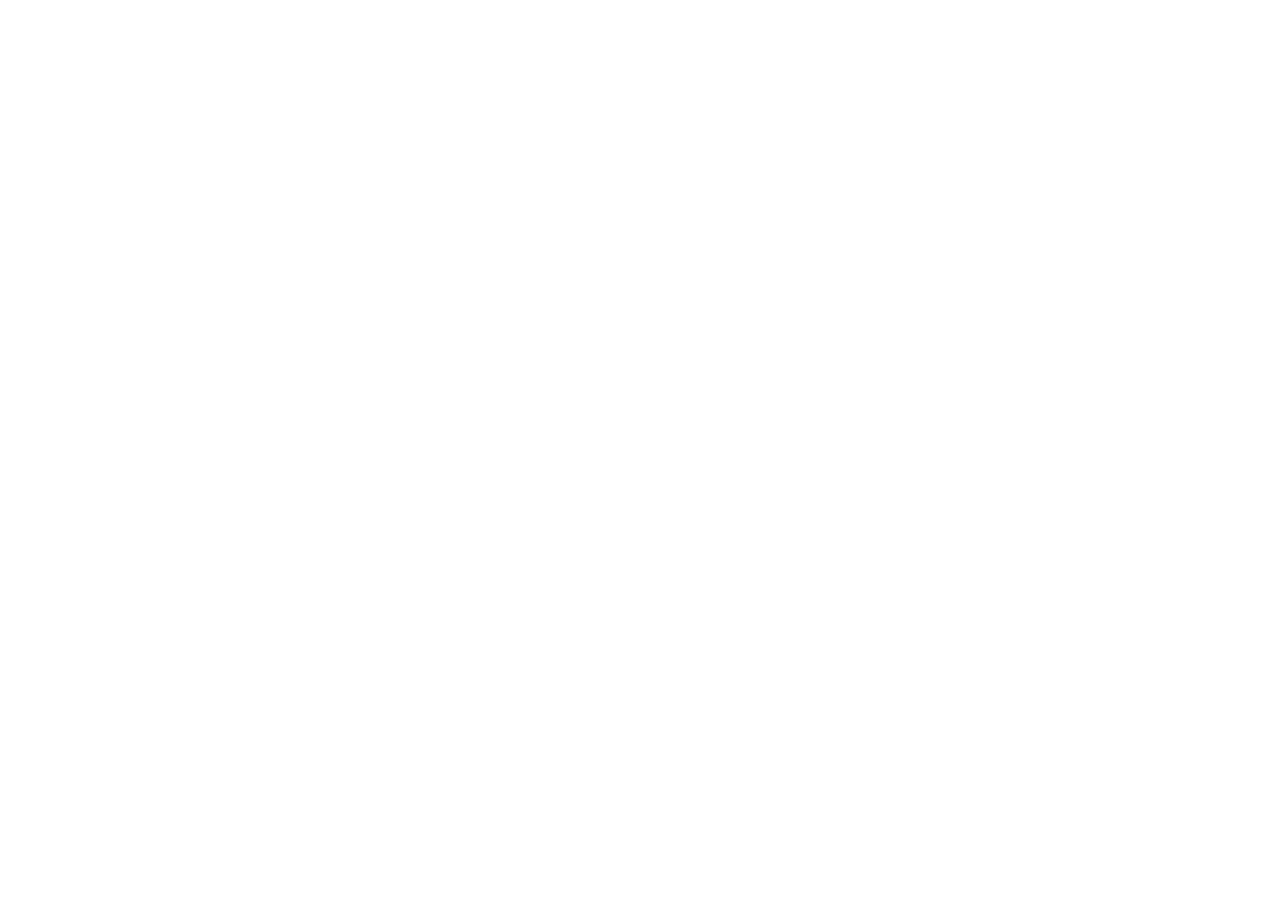
==== templates/feedback.html @ 45ff60ef "add: feedback template" ====
<!DOCTYPE html>
<html lang="en">
<head>
  <meta charset="UTF-8">
  <meta name="viewport" content="width=device-width, initial-scale=1.0">
  <title>Feedback Page</title>
</head>
<body>
  
</body>
</html>
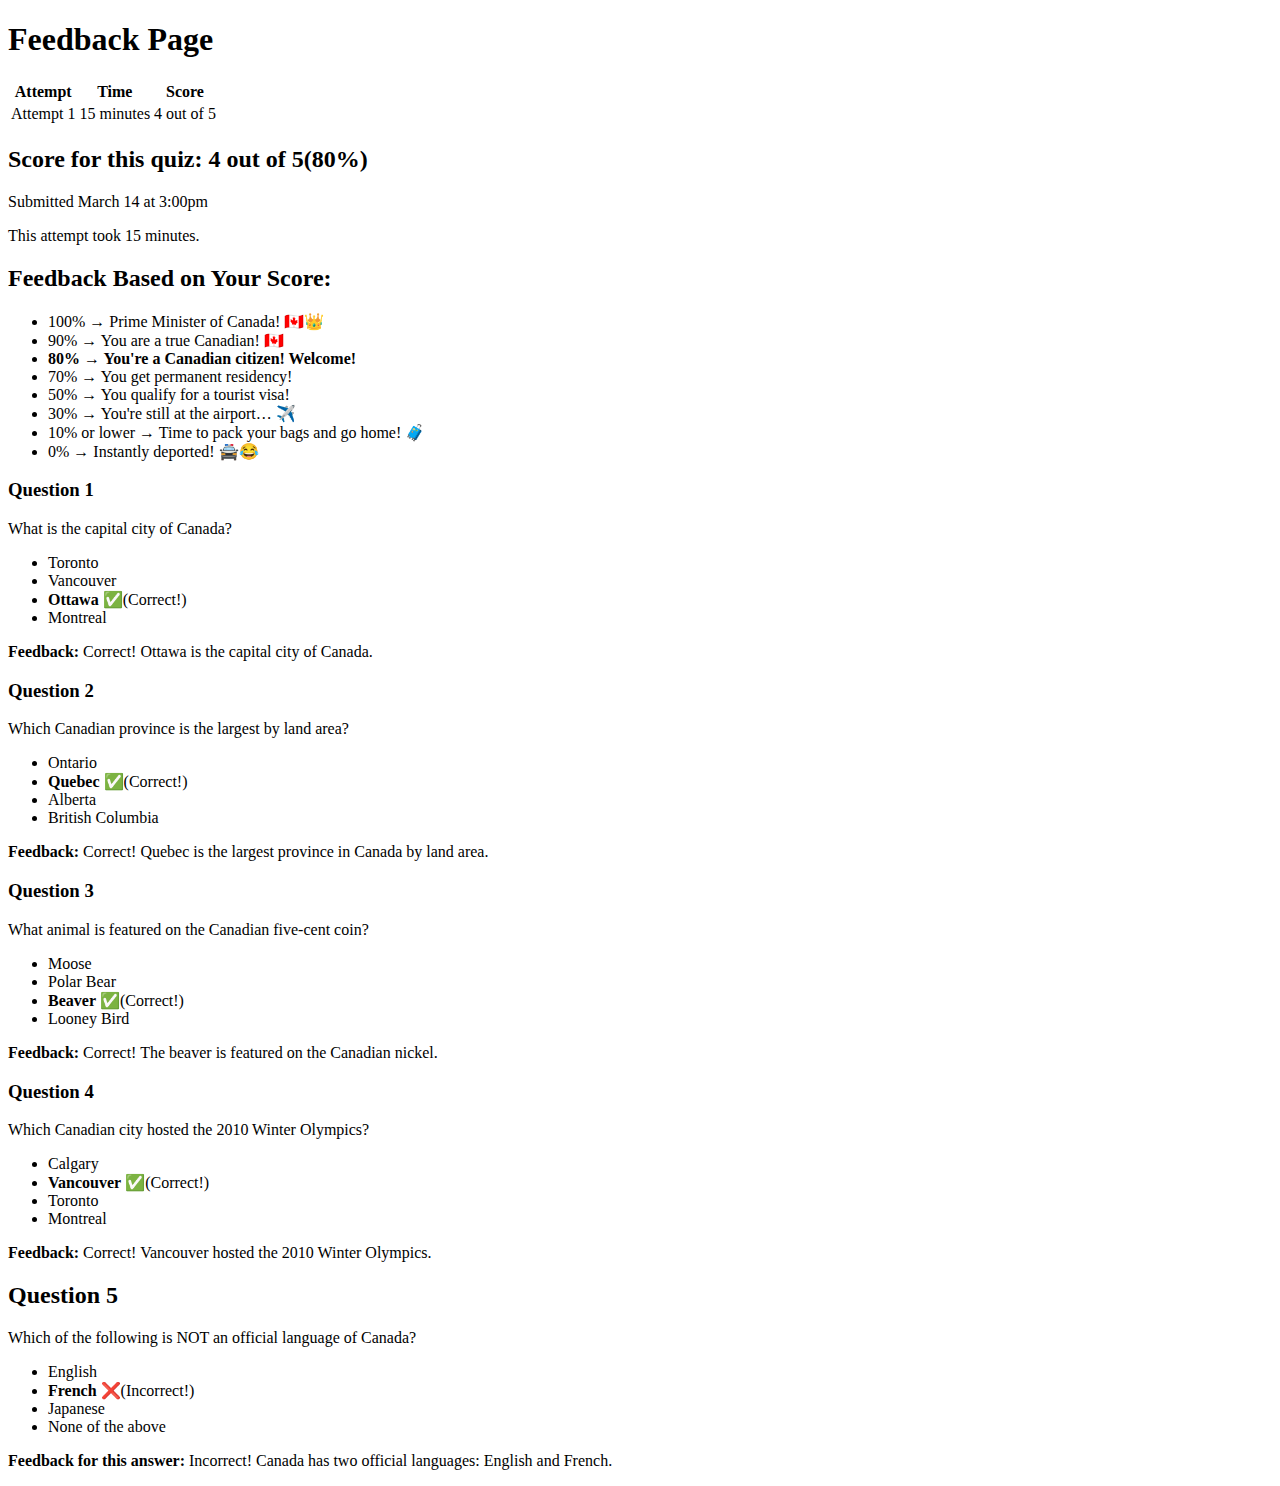
==== commit 5ce632e5: "update: feedback template" ====
--- a/templates/feedback.html
+++ b/templates/feedback.html
@@ -1,11 +1,96 @@
 <!DOCTYPE html>
 <html lang="en">
+
 <head>
   <meta charset="UTF-8">
   <meta name="viewport" content="width=device-width, initial-scale=1.0">
   <title>Feedback Page</title>
 </head>
+
 <body>
-  
+  <h1>Feedback Page</h1>
+  <table>
+    <thead>
+      <tr>
+        <th>Attempt</th>
+        <th>Time</th>
+        <th>Score</th>
+      </tr>
+    </thead>
+    <tbody>
+      <tr>
+        <td>Attempt 1</td>
+        <td>15 minutes</td>
+        <td>4 out of 5</td>
+      </tr>
+    </tbody>
+  </table>
+
+  <h2>Score for this quiz: 4 out of 5(80%)</h2>
+  <p>Submitted March 14 at 3:00pm</p>
+  <p>This attempt took 15 minutes.</p>
+
+  <h2>Feedback Based on Your Score:</h2>
+  <ul>
+      <li>100% → Prime Minister of Canada! 🇨🇦👑</li>
+      <li>90% → You are a true Canadian! 🇨🇦</li>
+      <li><strong>80% → You're a Canadian citizen! Welcome!</strong></li>
+      <li>70% → You get permanent residency!</li>
+      <li>50% → You qualify for a tourist visa!</li>
+      <li>30% → You're still at the airport… ✈️</li>
+      <li>10% or lower → Time to pack your bags and go home! 🧳</li>
+      <li>0% → Instantly deported! 🚔😂</li>
+  </ul>
+
+  <h3>Question 1</h3>
+  <p>What is the capital city of Canada?</p>
+  <ul>
+      <li>Toronto</li>
+      <li>Vancouver</li>
+      <li><strong>Ottawa</strong> ✅(Correct!)</li>
+      <li>Montreal</li>
+  </ul>
+  <p><strong>Feedback:</strong> Correct! Ottawa is the capital city of Canada.</p>
+
+  <h3>Question 2</h3>
+  <p>Which Canadian province is the largest by land area?</p>
+  <ul>
+      <li>Ontario</li>
+      <li><strong>Quebec</strong> ✅(Correct!)</li>
+      <li>Alberta</li>
+      <li>British Columbia</li>
+  </ul>
+  <p><strong>Feedback:</strong> Correct! Quebec is the largest province in Canada by land area.</p>
+
+  <h3>Question 3</h3>
+  <p>What animal is featured on the Canadian five-cent coin?</p>
+  <ul>
+      <li>Moose</li>
+      <li>Polar Bear</li>
+      <li><strong>Beaver</strong> ✅(Correct!)</li>
+      <li>Looney Bird</li>
+  </ul>
+  <p><strong>Feedback:</strong> Correct! The beaver is featured on the Canadian nickel.</p>
+
+  <h3>Question 4</h3>
+  <p>Which Canadian city hosted the 2010 Winter Olympics?</p>
+  <ul>
+      <li>Calgary</li>
+      <li><strong>Vancouver</strong> ✅(Correct!)</li>
+      <li>Toronto</li>
+      <li>Montreal</li>
+  </ul>
+  <p><strong>Feedback:</strong> Correct! Vancouver hosted the 2010 Winter Olympics.</p>
+
+  <h2>Question 5</h2>
+  <p>Which of the following is NOT an official language of Canada?</p>
+  <ul>
+      <li>English</li>
+      <li><strong>French</strong> ❌(Incorrect!)</li>
+      <li>Japanese</li>
+      <li>None of the above</li>
+  </ul>
+  <p><b>Feedback for this answer:</b> Incorrect! Canada has two official languages: English and French.</p>
+
 </body>
 </html>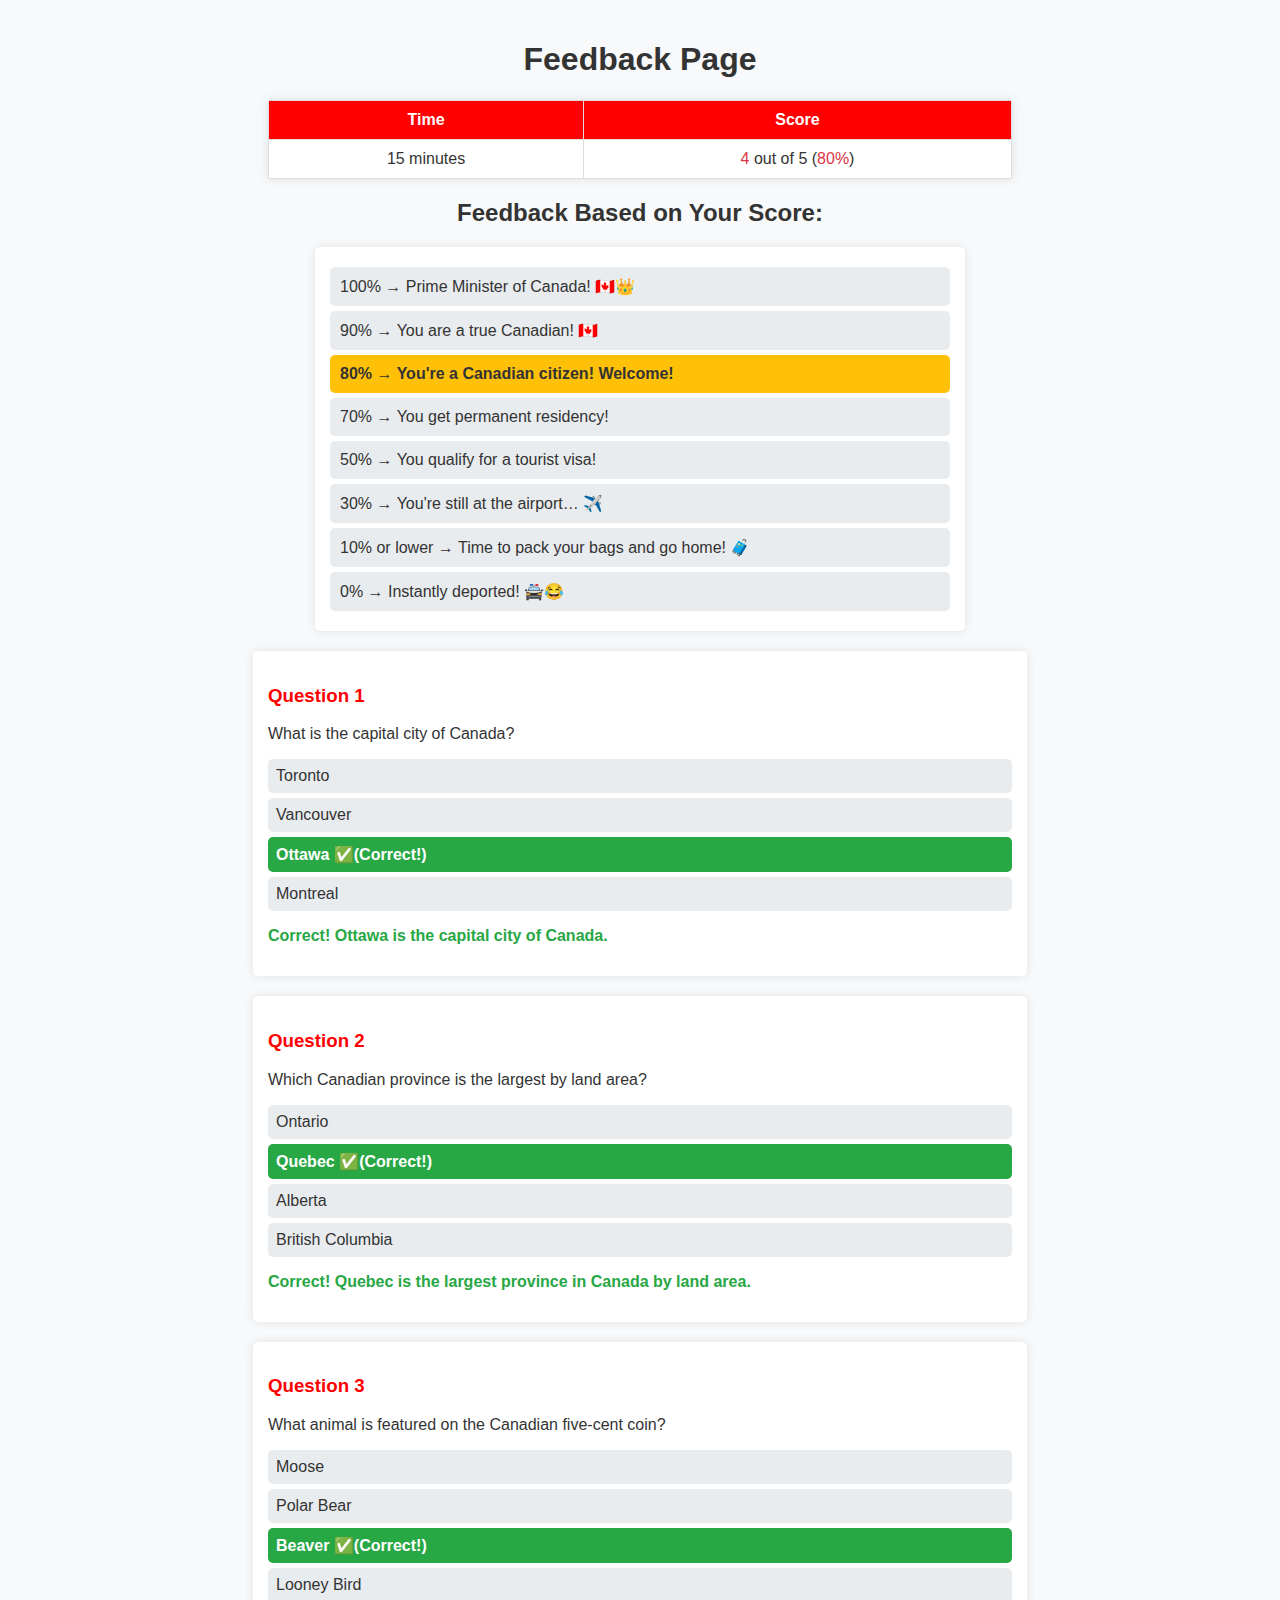
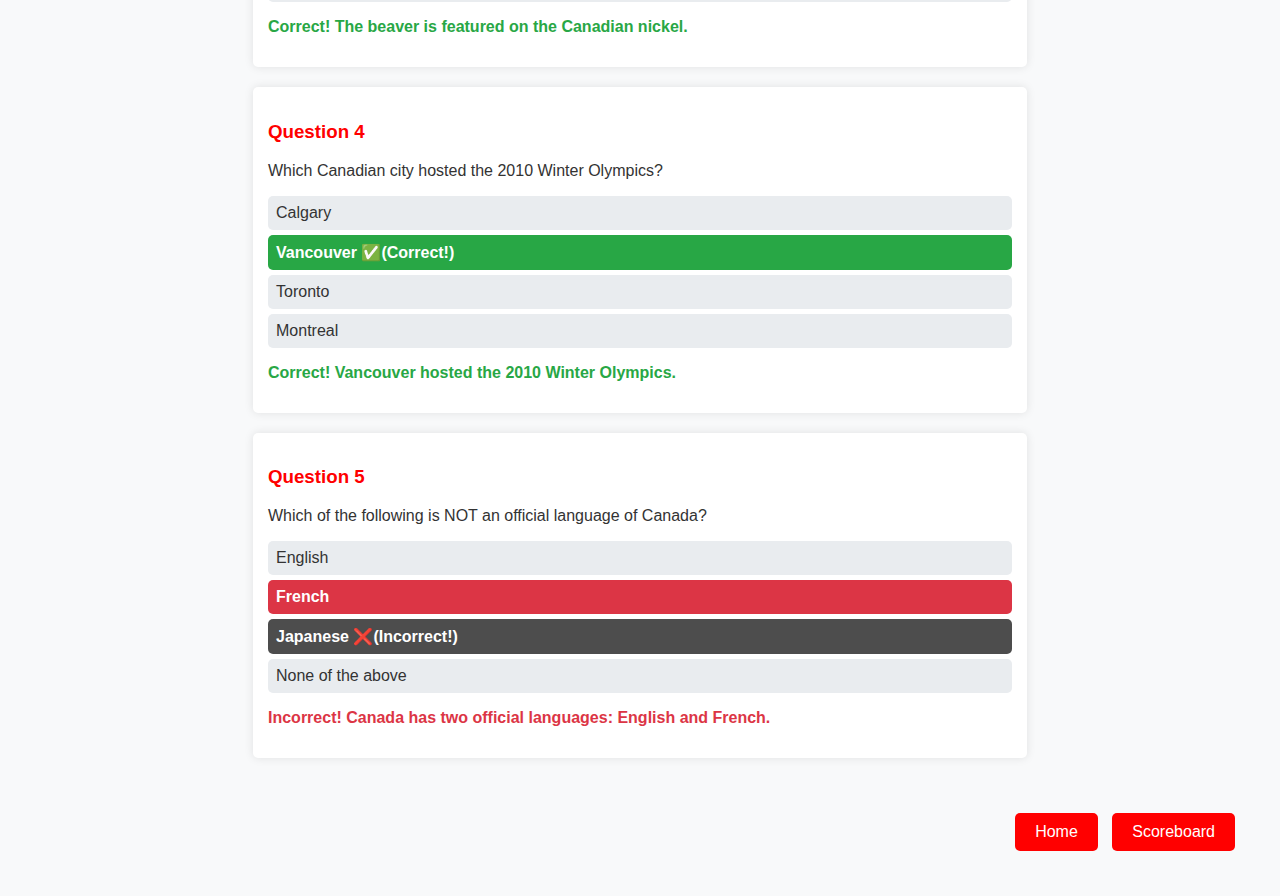
==== commit 1c6d5245: "add: feedback css" ====
--- a/templates/feedback.html
+++ b/templates/feedback.html
@@ -5,92 +5,103 @@
   <meta charset="UTF-8">
   <meta name="viewport" content="width=device-width, initial-scale=1.0">
   <title>Feedback Page</title>
+  <link rel="stylesheet" href="/styles/feedbackStyle.css">
 </head>
 
-<body>
-  <h1>Feedback Page</h1>
-  <table>
+<body class="feedback-page">
+  <h1 class="page-title">Feedback Page</h1>
+  <table class="score-table">
     <thead>
       <tr>
-        <th>Attempt</th>
-        <th>Time</th>
-        <th>Score</th>
+        <th class="table-header">Time</th>
+        <th class="table-header">Score</th>
       </tr>
     </thead>
     <tbody>
-      <tr>
-        <td>Attempt 1</td>
-        <td>15 minutes</td>
-        <td>4 out of 5</td>
+      <tr class="score-row">
+        <td class="score-data">15 minutes</td>
+        <td class="score-data"><span class="score-value">4</span> out of 5 (<span class="score-value">80%</span>)</td>
       </tr>
     </tbody>
   </table>
 
-  <h2>Score for this quiz: 4 out of 5(80%)</h2>
-  <p>Submitted March 14 at 3:00pm</p>
-  <p>This attempt took 15 minutes.</p>
-
-  <h2>Feedback Based on Your Score:</h2>
-  <ul>
-      <li>100% → Prime Minister of Canada! 🇨🇦👑</li>
-      <li>90% → You are a true Canadian! 🇨🇦</li>
-      <li><strong>80% → You're a Canadian citizen! Welcome!</strong></li>
-      <li>70% → You get permanent residency!</li>
-      <li>50% → You qualify for a tourist visa!</li>
-      <li>30% → You're still at the airport… ✈️</li>
-      <li>10% or lower → Time to pack your bags and go home! 🧳</li>
-      <li>0% → Instantly deported! 🚔😂</li>
+  <h2 class="feedback-title">Feedback Based on Your Score:</h2>
+  <ul class="feedback-list">
+      <li class="feedback-item">100% → Prime Minister of Canada! 🇨🇦👑</li>
+      <li class="feedback-item">90% → You are a true Canadian! 🇨🇦</li>
+      <li class="feedback-item highlight">80% → You're a Canadian citizen! Welcome!</li>
+      <li class="feedback-item">70% → You get permanent residency!</li>
+      <li class="feedback-item">50% → You qualify for a tourist visa!</li>
+      <li class="feedback-item">30% → You're still at the airport… ✈️</li>
+      <li class="feedback-item">10% or lower → Time to pack your bags and go home! 🧳</li>
+      <li class="feedback-item">0% → Instantly deported! 🚔😂</li>
   </ul>
 
-  <h3>Question 1</h3>
-  <p>What is the capital city of Canada?</p>
-  <ul>
-      <li>Toronto</li>
-      <li>Vancouver</li>
-      <li><strong>Ottawa</strong> ✅(Correct!)</li>
-      <li>Montreal</li>
-  </ul>
-  <p><strong>Feedback:</strong> Correct! Ottawa is the capital city of Canada.</p>
+  <div class="question-section">
+    <h3 class="question-title">Question 1</h3>
+    <p class="question-text">What is the capital city of Canada?</p>
+    <ul class="answer-list">
+        <li class="answer-item">Toronto</li>
+        <li class="answer-item">Vancouver</li>
+        <li class="answer-item correct">Ottawa ✅(Correct!)</li>
+        <li class="answer-item">Montreal</li>
+    </ul>
+    <p class="answer-feedback">Correct! Ottawa is the capital city of Canada.</p>
+  </div>
 
-  <h3>Question 2</h3>
-  <p>Which Canadian province is the largest by land area?</p>
-  <ul>
-      <li>Ontario</li>
-      <li><strong>Quebec</strong> ✅(Correct!)</li>
-      <li>Alberta</li>
-      <li>British Columbia</li>
-  </ul>
-  <p><strong>Feedback:</strong> Correct! Quebec is the largest province in Canada by land area.</p>
+  <div class="question-section">
+    <h3 class="question-title">Question 2</h3>
+    <p class="question-text">Which Canadian province is the largest by land area?</p>
+    <ul class="answer-list">
+        <li class="answer-item">Ontario</li>
+        <li class="answer-item correct">Quebec ✅(Correct!)</li>
+        <li class="answer-item">Alberta</li>
+        <li class="answer-item">British Columbia</li>
+    </ul>
+    <p class="answer-feedback">Correct! Quebec is the largest province in Canada by land area.</p>
+  </div>
 
-  <h3>Question 3</h3>
-  <p>What animal is featured on the Canadian five-cent coin?</p>
-  <ul>
-      <li>Moose</li>
-      <li>Polar Bear</li>
-      <li><strong>Beaver</strong> ✅(Correct!)</li>
-      <li>Looney Bird</li>
-  </ul>
-  <p><strong>Feedback:</strong> Correct! The beaver is featured on the Canadian nickel.</p>
+  <div class="question-section">
+    <h3 class="question-title">Question 3</h3>
+    <p class="question-text">What animal is featured on the Canadian five-cent coin?</p>
+    <ul class="answer-list">
+        <li class="answer-item">Moose</li>
+        <li class="answer-item">Polar Bear</li>
+        <li class="answer-item correct">Beaver ✅(Correct!)</li>
+        <li class="answer-item">Looney Bird</li>
+    </ul>
+    <p class="answer-feedback">Correct! The beaver is featured on the Canadian nickel.</p>
+  </div>
 
-  <h3>Question 4</h3>
-  <p>Which Canadian city hosted the 2010 Winter Olympics?</p>
-  <ul>
-      <li>Calgary</li>
-      <li><strong>Vancouver</strong> ✅(Correct!)</li>
-      <li>Toronto</li>
-      <li>Montreal</li>
-  </ul>
-  <p><strong>Feedback:</strong> Correct! Vancouver hosted the 2010 Winter Olympics.</p>
+  <div class="question-section">
+    <h3 class="question-title">Question 4</h3>
+    <p class="question-text">Which Canadian city hosted the 2010 Winter Olympics?</p>
+    <ul class="answer-list">
+        <li class="answer-item">Calgary</li>
+        <li class="answer-item correct">Vancouver ✅(Correct!)</li>
+        <li class="answer-item">Toronto</li>
+        <li class="answer-item">Montreal</li>
+    </ul>
+    <p class="answer-feedback">Correct! Vancouver hosted the 2010 Winter Olympics.</p>
+  </div>
 
-  <h2>Question 5</h2>
-  <p>Which of the following is NOT an official language of Canada?</p>
-  <ul>
-      <li>English</li>
-      <li><strong>French</strong> ❌(Incorrect!)</li>
-      <li>Japanese</li>
-      <li>None of the above</li>
-  </ul>
-  <p><b>Feedback for this answer:</b> Incorrect! Canada has two official languages: English and French.</p>
+  <div class="question-section">
+    <h3 class="question-title">Question 5</h3>
+    <p class="question-text">Which of the following is NOT an official language of Canada?</p>
+    <ul class="answer-list">
+        <li class="answer-item">English</li>
+        <li class="answer-item correct-answer">French</li>
+        <li class="answer-item incorrect">Japanese ❌(Incorrect!)</li>
+        <li class="answer-item">None of the above</li>
+    </ul>
+    <p class="answer-feedback incorrect-feedback">Incorrect! Canada has two official languages: English and French.</p>
+  </div>
 
+  <footer class="page-footer">
+    <div class="nav-buttons">
+      <button onclick="" class="nav-button">Home</button>
+      <button onclick="" class="nav-button">Scoreboard</button>
+    </div>
+  </footer>
 </body>
 </html>--- a/styles/feedbackStyle.css
+++ b/styles/feedbackStyle.css
@@ -0,0 +1,141 @@
+body.feedback-page {
+  font-family: Arial, sans-serif;
+  background-color: #f8f9fa;
+  color: #333333;
+  margin: 0;
+  padding: 20px;
+}
+
+h1.page-title, h2.feedback-title {
+  text-align: center;
+  color: #333333;
+}
+
+.score-value {
+  color: #dc3545;
+}
+
+table.score-table {
+  width: 60%;
+  margin: 20px auto;
+  border-collapse: collapse;
+  background: #ffffff;
+  box-shadow: 0 0 10px rgba(0, 0, 0, 0.1);
+}
+
+th.table-header, td.score-data {
+  padding: 10px;
+  border: 1px solid #dddddd;
+  text-align: center;
+}
+
+th.table-header {
+  background-color: #ff0000;
+  color: #ffffff;
+}
+
+ul.feedback-list {
+  padding: 15px;
+  background: #ffffff;
+  border-radius: 5px;
+  box-shadow: 0 0 10px rgba(0, 0, 0, 0.1);
+  list-style: none;
+  width: 50%;
+  margin: 20px auto;
+}
+
+li.feedback-item {
+  background: #e9ecef;
+  padding: 10px;
+  margin: 5px 0;
+  border-radius: 5px;
+}
+
+@keyframes sparkle {
+  0% { background-color: #ffc107; box-shadow: 0 0 5px #ffc107; }
+  50% { background-color: #ffea70; box-shadow: 0 0 15px #ffea70; }
+  100% { background-color: #ffc107; box-shadow: 0 0 5px #ffc107; }
+}
+
+li.feedback-item.highlight {
+  background: #ffc107;
+  font-weight: bold;
+  animation: sparkle 1.5s infinite alternate;
+}
+
+.question-section {
+  width: 60%;
+  margin: 20px auto;
+  padding: 15px;
+  background: #ffffff;
+  border-radius: 5px;
+  box-shadow: 0 0 10px rgba(0, 0, 0, 0.1);
+}
+
+h3.question-title {
+  color: #ff0000;
+}
+
+ul.answer-list {
+  list-style: none;
+  padding: 0;
+}
+
+li.answer-item {
+  background: #e9ecef;
+  padding: 8px;
+  margin: 5px 0;
+  border-radius: 5px;
+}
+
+li.answer-item.correct {
+  background: #28a745;
+  color: #ffffff;
+  font-weight: bold;
+}
+
+li.answer-item.correct-answer {
+  background: #dc3545;
+  color: #ffffff;
+  font-weight: bold;
+}
+
+li.answer-item.incorrect {
+  background: #4d4d4d;
+  color: #ffffff;
+  font-weight: bold;
+}
+
+p.answer-feedback {
+  color: #28a745;
+  font-weight: bold;
+}
+
+p.answer-feedback.incorrect-feedback {
+  color: #dc3545;
+}
+
+.page-footer {
+  margin-top: 20px;
+  padding: 20px;
+  text-align: right;
+}
+
+.nav-buttons {
+  margin-top: 10px;
+}
+
+.nav-button {
+  background-color: #ff0000;
+  color: white;
+  border: none;
+  padding: 10px 20px;
+  font-size: 16px;
+  cursor: pointer;
+  margin: 5px;
+  border-radius: 5px;
+}
+
+.nav-button:hover {
+  background-color: #cc0000;
+}
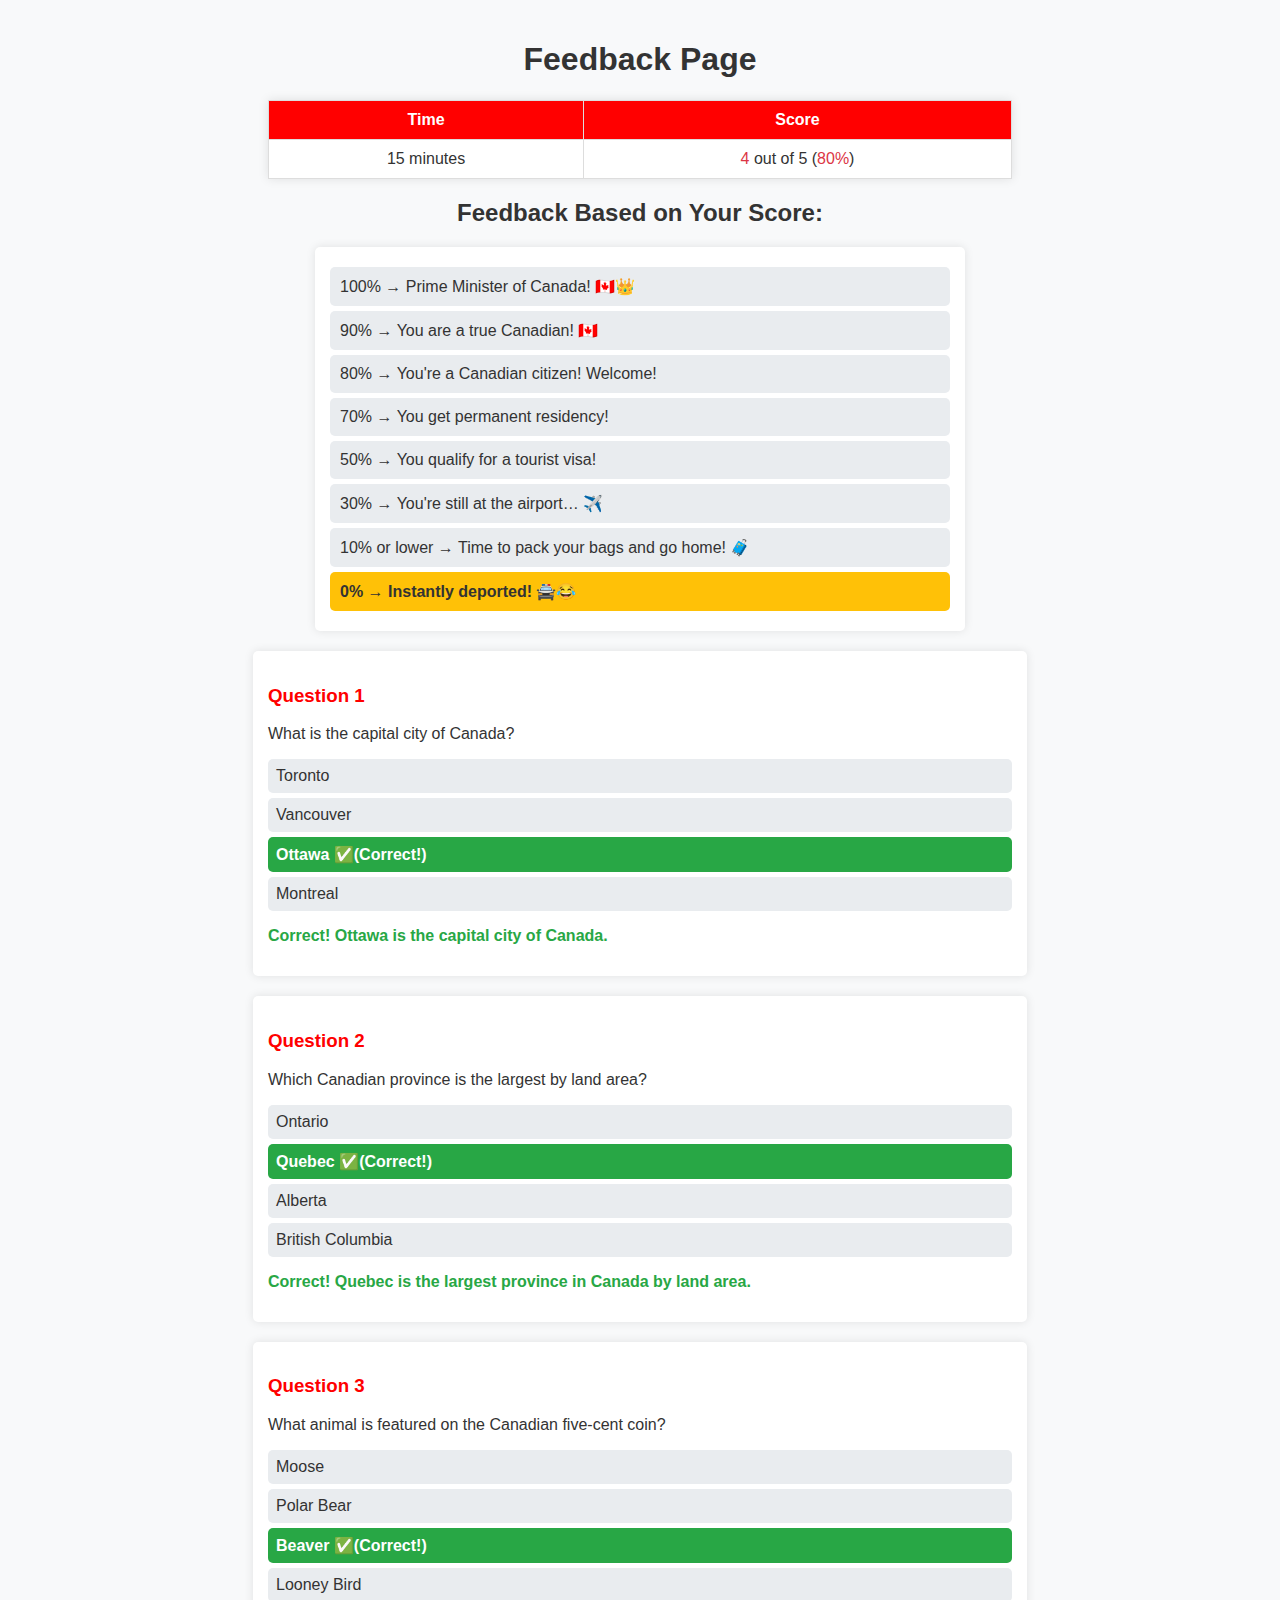
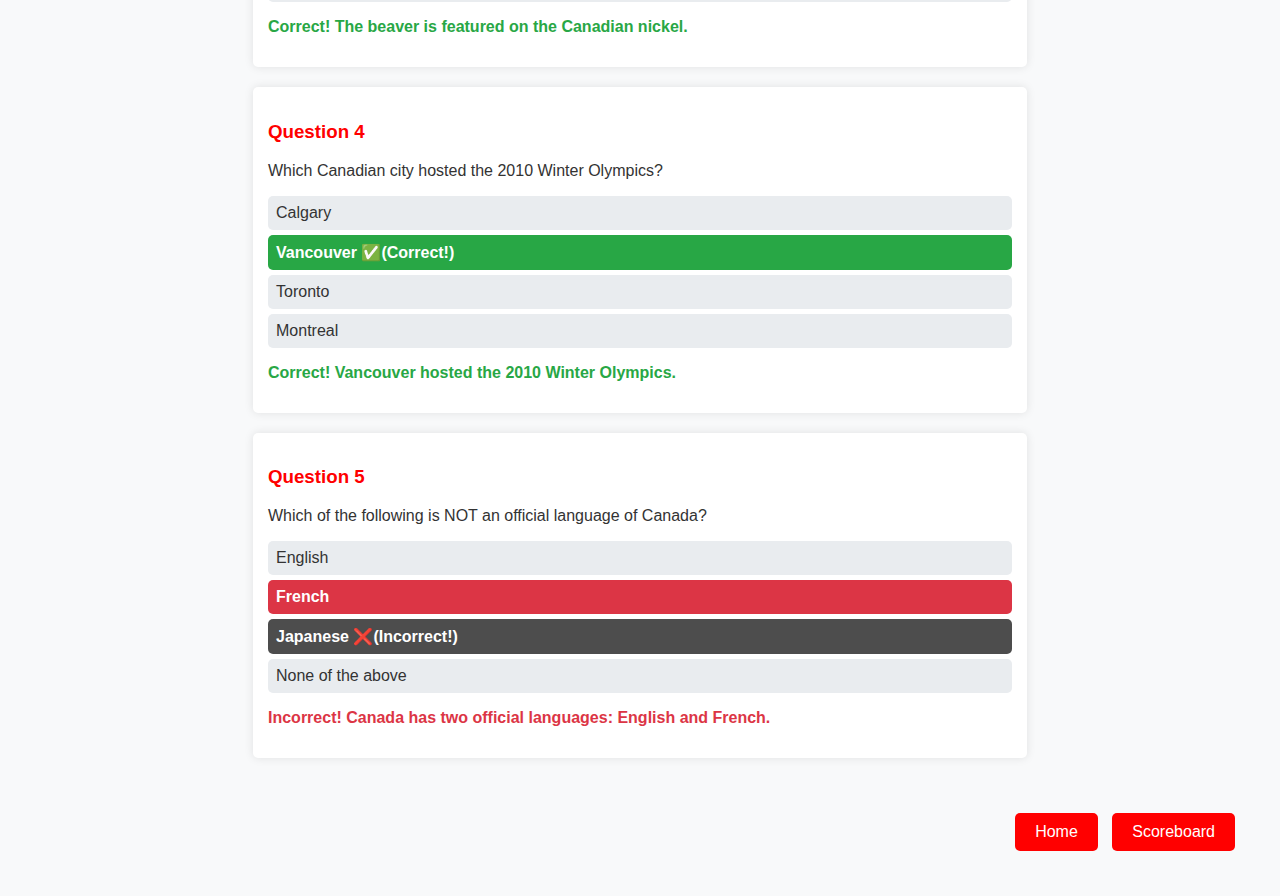
==== commit 2d98e631: "add: feedback script" ====
--- a/templates/feedback.html
+++ b/templates/feedback.html
@@ -19,8 +19,8 @@
     </thead>
     <tbody>
       <tr class="score-row">
-        <td class="score-data">15 minutes</td>
-        <td class="score-data"><span class="score-value">4</span> out of 5 (<span class="score-value">80%</span>)</td>
+        <td class="score-data" id="time">15 minutes</td>
+        <td class="score-data"><span class="score-value" id="score">4</span> out of 5 (<span class="score-value">80%</span>)</td>
       </tr>
     </tbody>
   </table>
@@ -99,9 +99,11 @@
 
   <footer class="page-footer">
     <div class="nav-buttons">
-      <button onclick="" class="nav-button">Home</button>
-      <button onclick="" class="nav-button">Scoreboard</button>
+      <button onclick="goHome()" class="nav-button">Home</button>
+      <button onclick="goToScoreboard()" class="nav-button">Scoreboard</button>
     </div>
   </footer>
+
+  <script src="/scripts/feedbackScript.js"></script>
 </body>
 </html>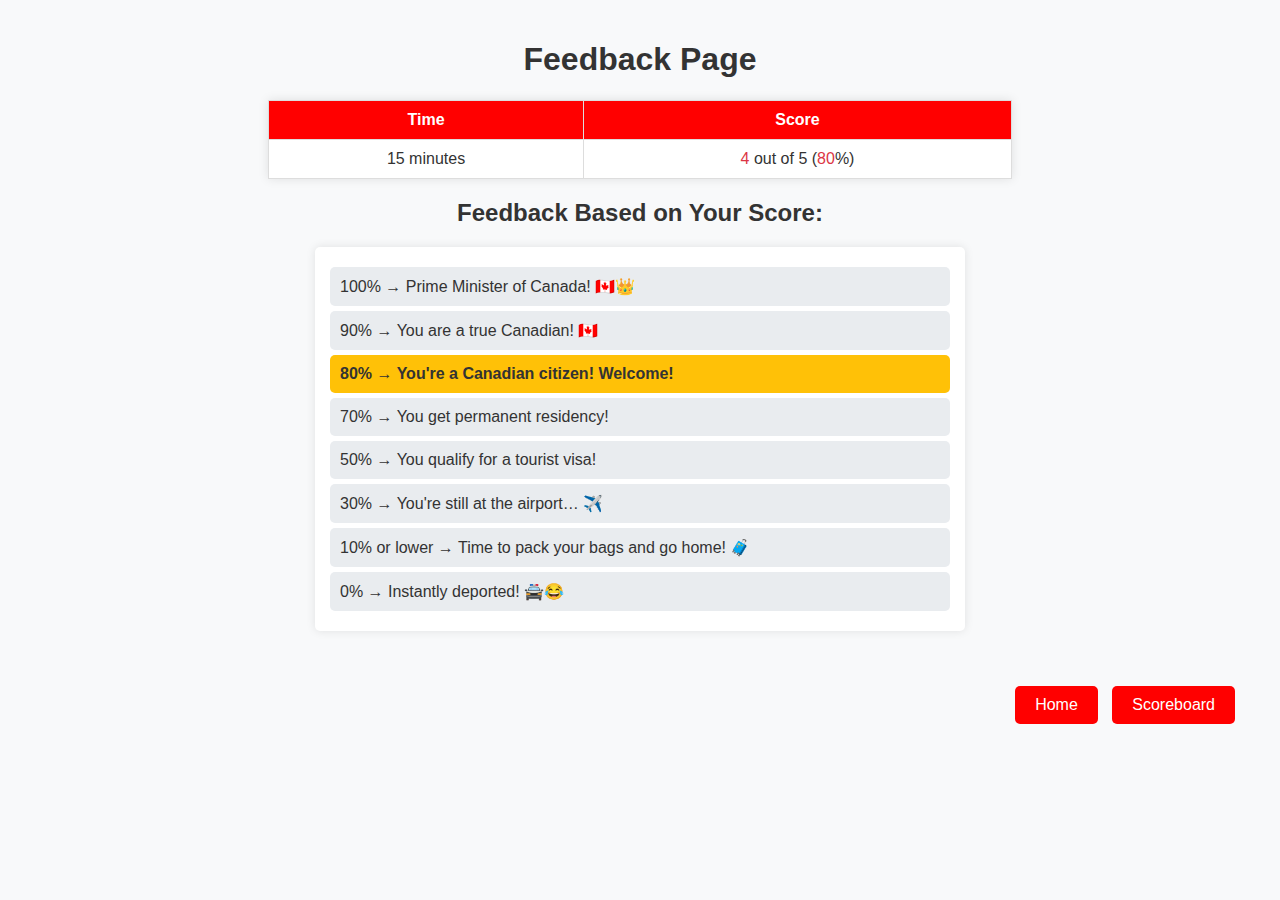
==== commit 4f043496: "Updated: the feedback page to be dynamic" ====
--- a/templates/feedback.html
+++ b/templates/feedback.html
@@ -20,81 +20,25 @@
     <tbody>
       <tr class="score-row">
         <td class="score-data" id="time">15 minutes</td>
-        <td class="score-data"><span class="score-value" id="score">4</span> out of 5 (<span class="score-value">80%</span>)</td>
+        <td class="score-data"><span class="score-value" id="score">4</span> out of 5 (<span class="score-value"
+            id="percent">80</span><span>%</span>)</td>
       </tr>
     </tbody>
   </table>
 
   <h2 class="feedback-title">Feedback Based on Your Score:</h2>
   <ul class="feedback-list">
-      <li class="feedback-item">100% → Prime Minister of Canada! 🇨🇦👑</li>
-      <li class="feedback-item">90% → You are a true Canadian! 🇨🇦</li>
-      <li class="feedback-item highlight">80% → You're a Canadian citizen! Welcome!</li>
-      <li class="feedback-item">70% → You get permanent residency!</li>
-      <li class="feedback-item">50% → You qualify for a tourist visa!</li>
-      <li class="feedback-item">30% → You're still at the airport… ✈️</li>
-      <li class="feedback-item">10% or lower → Time to pack your bags and go home! 🧳</li>
-      <li class="feedback-item">0% → Instantly deported! 🚔😂</li>
+    <li class="feedback-item">100% → Prime Minister of Canada! 🇨🇦👑</li>
+    <li class="feedback-item">90% → You are a true Canadian! 🇨🇦</li>
+    <li class="feedback-item highlight">80% → You're a Canadian citizen! Welcome!</li>
+    <li class="feedback-item">70% → You get permanent residency!</li>
+    <li class="feedback-item">50% → You qualify for a tourist visa!</li>
+    <li class="feedback-item">30% → You're still at the airport… ✈️</li>
+    <li class="feedback-item">10% or lower → Time to pack your bags and go home! 🧳</li>
+    <li class="feedback-item">0% → Instantly deported! 🚔😂</li>
   </ul>
 
-  <div class="question-section">
-    <h3 class="question-title">Question 1</h3>
-    <p class="question-text">What is the capital city of Canada?</p>
-    <ul class="answer-list">
-        <li class="answer-item">Toronto</li>
-        <li class="answer-item">Vancouver</li>
-        <li class="answer-item correct">Ottawa ✅(Correct!)</li>
-        <li class="answer-item">Montreal</li>
-    </ul>
-    <p class="answer-feedback">Correct! Ottawa is the capital city of Canada.</p>
-  </div>
-
-  <div class="question-section">
-    <h3 class="question-title">Question 2</h3>
-    <p class="question-text">Which Canadian province is the largest by land area?</p>
-    <ul class="answer-list">
-        <li class="answer-item">Ontario</li>
-        <li class="answer-item correct">Quebec ✅(Correct!)</li>
-        <li class="answer-item">Alberta</li>
-        <li class="answer-item">British Columbia</li>
-    </ul>
-    <p class="answer-feedback">Correct! Quebec is the largest province in Canada by land area.</p>
-  </div>
-
-  <div class="question-section">
-    <h3 class="question-title">Question 3</h3>
-    <p class="question-text">What animal is featured on the Canadian five-cent coin?</p>
-    <ul class="answer-list">
-        <li class="answer-item">Moose</li>
-        <li class="answer-item">Polar Bear</li>
-        <li class="answer-item correct">Beaver ✅(Correct!)</li>
-        <li class="answer-item">Looney Bird</li>
-    </ul>
-    <p class="answer-feedback">Correct! The beaver is featured on the Canadian nickel.</p>
-  </div>
-
-  <div class="question-section">
-    <h3 class="question-title">Question 4</h3>
-    <p class="question-text">Which Canadian city hosted the 2010 Winter Olympics?</p>
-    <ul class="answer-list">
-        <li class="answer-item">Calgary</li>
-        <li class="answer-item correct">Vancouver ✅(Correct!)</li>
-        <li class="answer-item">Toronto</li>
-        <li class="answer-item">Montreal</li>
-    </ul>
-    <p class="answer-feedback">Correct! Vancouver hosted the 2010 Winter Olympics.</p>
-  </div>
-
-  <div class="question-section">
-    <h3 class="question-title">Question 5</h3>
-    <p class="question-text">Which of the following is NOT an official language of Canada?</p>
-    <ul class="answer-list">
-        <li class="answer-item">English</li>
-        <li class="answer-item correct-answer">French</li>
-        <li class="answer-item incorrect">Japanese ❌(Incorrect!)</li>
-        <li class="answer-item">None of the above</li>
-    </ul>
-    <p class="answer-feedback incorrect-feedback">Incorrect! Canada has two official languages: English and French.</p>
+  <div id="quiz-container">
   </div>
 
   <footer class="page-footer">
@@ -106,4 +50,5 @@
 
   <script src="/scripts/feedbackScript.js"></script>
 </body>
+
 </html>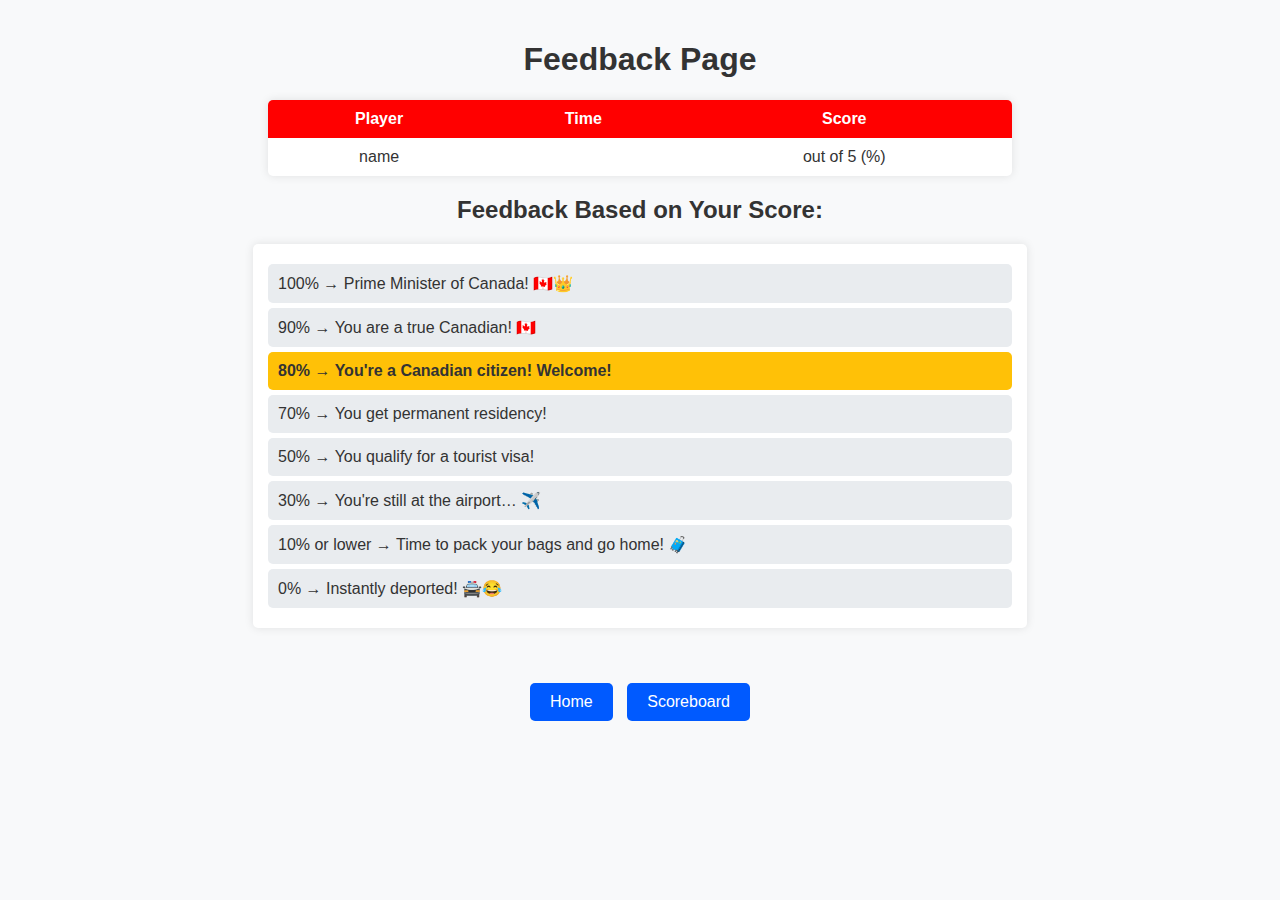
==== commit 131a6b1c: "update: css" ====
--- a/templates/feedback.html
+++ b/templates/feedback.html
@@ -13,15 +13,17 @@
   <table class="score-table">
     <thead>
       <tr>
+        <th class="table-header">Player</th>
         <th class="table-header">Time</th>
         <th class="table-header">Score</th>
       </tr>
     </thead>
     <tbody>
       <tr class="score-row">
-        <td class="score-data" id="time">15 minutes</td>
-        <td class="score-data"><span class="score-value" id="score">4</span> out of 5 (<span class="score-value"
-            id="percent">80</span><span>%</span>)</td>
+        <td class="score-data" id="player-name">name</td>
+        <td class="score-data" id="time"></td>
+        <td class="score-data"><span class="score-value" id="score"></span> out of 5 (<span class="score-value"
+            id="percent"></span><span>%</span>)</td>
       </tr>
     </tbody>
   </table>
--- a/styles/feedbackStyle.css
+++ b/styles/feedbackStyle.css
@@ -20,12 +20,12 @@
   margin: 20px auto;
   border-collapse: collapse;
   background: #ffffff;
+  border-radius: 5px;
   box-shadow: 0 0 10px rgba(0, 0, 0, 0.1);
 }
 
 th.table-header, td.score-data {
   padding: 10px;
-  border: 1px solid #dddddd;
   text-align: center;
 }
 
@@ -34,13 +34,21 @@
   color: #ffffff;
 }
 
+.score-table th:first-child {
+  border-top-left-radius: 5px;
+}
+
+.score-table th:last-child {
+  border-top-right-radius: 5px;
+}
+
 ul.feedback-list {
   padding: 15px;
   background: #ffffff;
   border-radius: 5px;
   box-shadow: 0 0 10px rgba(0, 0, 0, 0.1);
   list-style: none;
-  width: 50%;
+  width: 60%;
   margin: 20px auto;
 }
 
@@ -116,9 +124,10 @@
 }
 
 .page-footer {
-  margin-top: 20px;
+  width: 60%;
+  margin: 20px auto;
   padding: 20px;
-  text-align: right;
+  text-align: center;
 }
 
 .nav-buttons {
@@ -126,7 +135,7 @@
 }
 
 .nav-button {
-  background-color: #ff0000;
+  background-color: #005aff;
   color: white;
   border: none;
   padding: 10px 20px;
@@ -137,5 +146,5 @@
 }
 
 .nav-button:hover {
-  background-color: #cc0000;
+  background-color: #0b3fa6;
 }
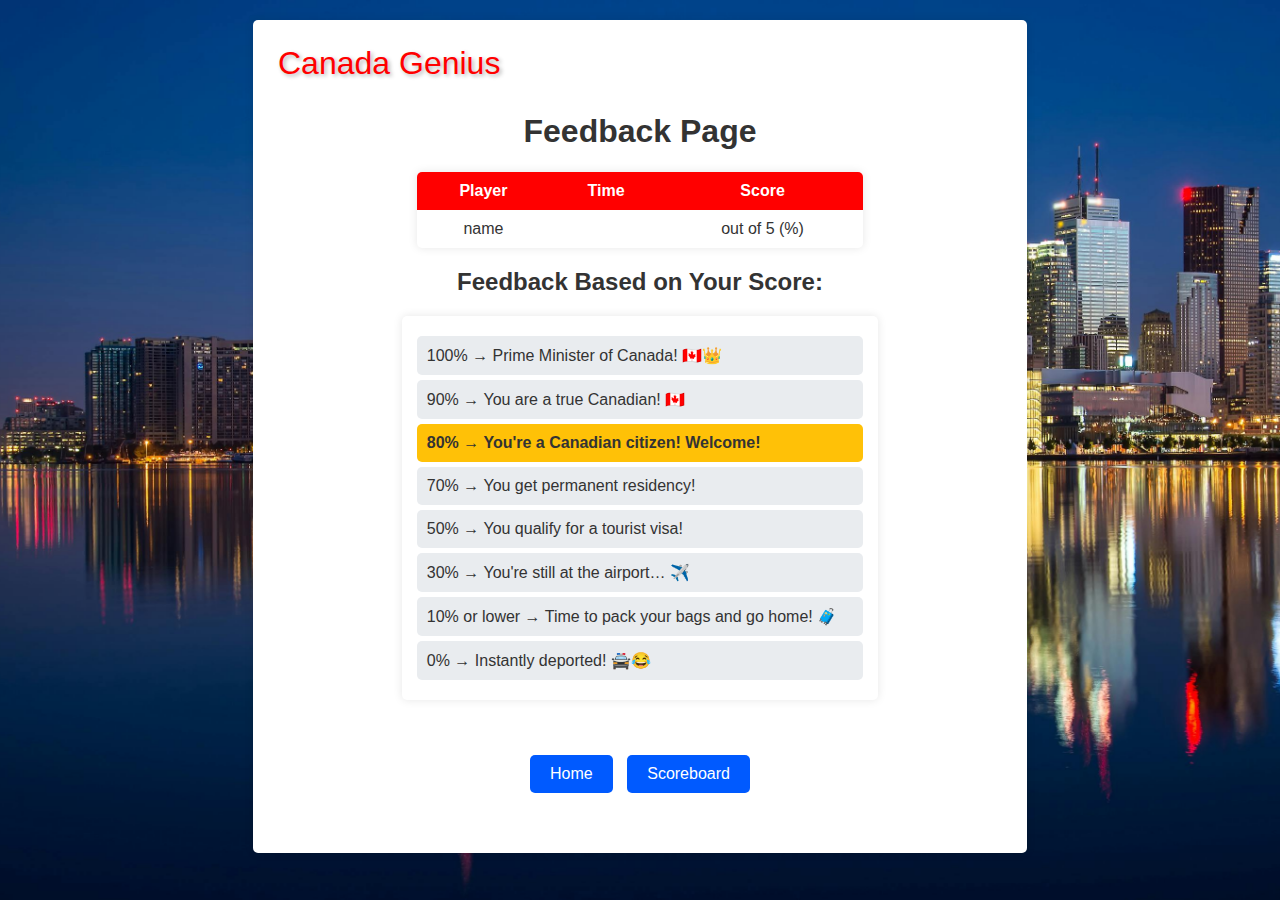
==== commit 4da83e83: "fix: CSS" ====
--- a/templates/feedback.html
+++ b/templates/feedback.html
@@ -9,47 +9,51 @@
 </head>
 
 <body class="feedback-page">
-  <h1 class="page-title">Feedback Page</h1>
-  <table class="score-table">
-    <thead>
-      <tr>
-        <th class="table-header">Player</th>
-        <th class="table-header">Time</th>
-        <th class="table-header">Score</th>
-      </tr>
-    </thead>
-    <tbody>
-      <tr class="score-row">
-        <td class="score-data" id="player-name">name</td>
-        <td class="score-data" id="time"></td>
-        <td class="score-data"><span class="score-value" id="score"></span> out of 5 (<span class="score-value"
-            id="percent"></span><span>%</span>)</td>
-      </tr>
-    </tbody>
-  </table>
+  <div class="feedback-container">
+    <div class="logo-container">
+      <p class="logo">Canada Genius</p>
+    </div>
+    <h1 class="page-title">Feedback Page</h1>
+    <table class="score-table">
+      <thead>
+        <tr>
+          <th class="table-header">Player</th>
+          <th class="table-header">Time</th>
+          <th class="table-header">Score</th>
+        </tr>
+      </thead>
+      <tbody>
+        <tr class="score-row">
+          <td class="score-data" id="player-name">name</td>
+          <td class="score-data" id="time"></td>
+          <td class="score-data"><span class="score-value" id="score"></span> out of 5 (<span class="score-value"
+              id="percent"></span><span>%</span>)</td>
+        </tr>
+      </tbody>
+    </table>
 
-  <h2 class="feedback-title">Feedback Based on Your Score:</h2>
-  <ul class="feedback-list">
-    <li class="feedback-item">100% → Prime Minister of Canada! 🇨🇦👑</li>
-    <li class="feedback-item">90% → You are a true Canadian! 🇨🇦</li>
-    <li class="feedback-item highlight">80% → You're a Canadian citizen! Welcome!</li>
-    <li class="feedback-item">70% → You get permanent residency!</li>
-    <li class="feedback-item">50% → You qualify for a tourist visa!</li>
-    <li class="feedback-item">30% → You're still at the airport… ✈️</li>
-    <li class="feedback-item">10% or lower → Time to pack your bags and go home! 🧳</li>
-    <li class="feedback-item">0% → Instantly deported! 🚔😂</li>
-  </ul>
+    <h2 class="feedback-title">Feedback Based on Your Score:</h2>
+    <ul class="feedback-list">
+      <li class="feedback-item">100% → Prime Minister of Canada! 🇨🇦👑</li>
+      <li class="feedback-item">90% → You are a true Canadian! 🇨🇦</li>
+      <li class="feedback-item highlight">80% → You're a Canadian citizen! Welcome!</li>
+      <li class="feedback-item">70% → You get permanent residency!</li>
+      <li class="feedback-item">50% → You qualify for a tourist visa!</li>
+      <li class="feedback-item">30% → You're still at the airport… ✈️</li>
+      <li class="feedback-item">10% or lower → Time to pack your bags and go home! 🧳</li>
+      <li class="feedback-item">0% → Instantly deported! 🚔😂</li>
+    </ul>
 
-  <div id="quiz-container">
+    <div id="quiz-container">
+    </div>
+
+    <footer class="page-footer">
+      <div class="nav-buttons">
+        <button onclick="goHome()" class="nav-button">Home</button>
+        <button onclick="goToScoreboard()" class="nav-button">Scoreboard</button>
+      </div>
+    </footer>
   </div>
-
-  <footer class="page-footer">
-    <div class="nav-buttons">
-      <button onclick="goHome()" class="nav-button">Home</button>
-      <button onclick="goToScoreboard()" class="nav-button">Scoreboard</button>
-    </div>
-  </footer>
-
   <script src="/scripts/feedbackScript.js"></script>
 </body>
 
--- a/styles/feedbackStyle.css
+++ b/styles/feedbackStyle.css
@@ -1,14 +1,35 @@
 body.feedback-page {
   font-family: Arial, sans-serif;
-  background-color: #f8f9fa;
+  background: url('/media/background3.jpeg') no-repeat center center fixed;
+  background-size: cover;
   color: #333333;
   margin: 0;
   padding: 20px;
 }
 
+.feedback-container {
+  width: 60%;
+  margin: 0 auto;
+  padding: 15px;
+  background: #ffffff;
+  border-radius: 5px;
+  box-shadow: 0 0 10px rgba(0, 0, 0, 0.1);
+}
+
+.logo-container {
+  display: flex;
+  width: 50%;
+}
+
+.logo {
+  font-size: xx-large;
+  margin: 10px 0 10px 10px;
+  color: #ff0000;
+  text-shadow: 2px 2px 4px rgba(0, 0, 0, 0.3);
+}
+
 h1.page-title, h2.feedback-title {
   text-align: center;
-  color: #333333;
 }
 
 .score-value {
